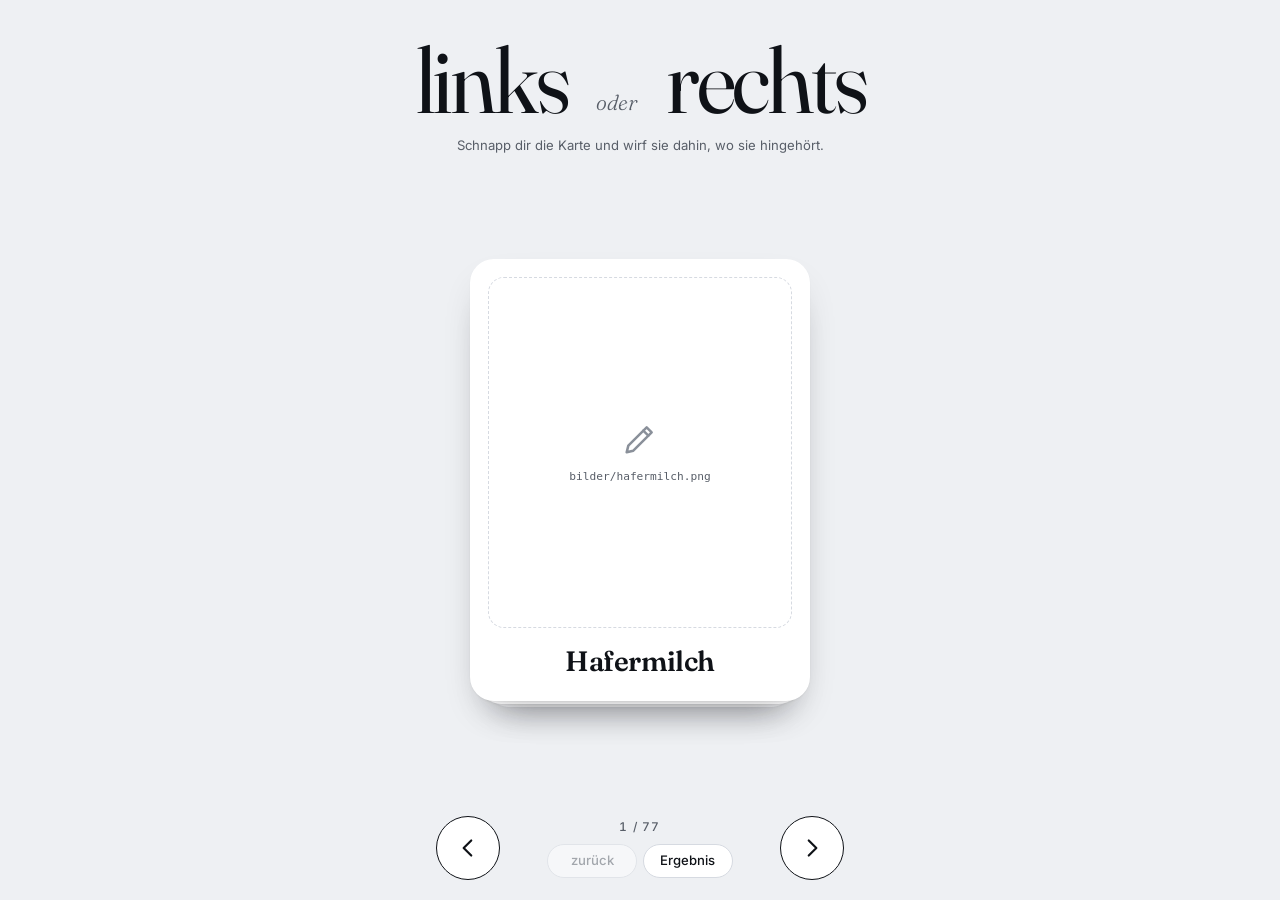
==== index.html @ 0dc48f6b "links oder rechts: Swipe-Seite mit ruhiger und knallbunter Version Co-Authored-By: Claude Opus 5.5 <" ====
<!doctype html>
<html lang="de">
<head>
  <meta charset="utf-8">
  <meta name="viewport" content="width=device-width, initial-scale=1, viewport-fit=cover">
  <title>links oder rechts</title>
  <meta name="description" content="Lastenrad? Schnitzel? Gartenzwerg? Wisch jedes Ding dahin, wo es hingehört: nach links oder nach rechts.">
  <meta property="og:title" content="links oder rechts">
  <meta property="og:description" content="Lastenrad? Schnitzel? Gartenzwerg? Wisch jedes Ding dahin, wo es hingehört: nach links oder nach rechts.">
  <meta name="theme-color" content="#eef0f3">
  <link rel="preconnect" href="https://fonts.googleapis.com">
  <link rel="preconnect" href="https://fonts.gstatic.com" crossorigin>
  <link href="https://fonts.googleapis.com/css2?family=Fraunces:ital,opsz,wght@0,9..144,300..900;1,9..144,300..600&family=Inter:wght@400;500;600&display=swap" rel="stylesheet">
  <link rel="stylesheet" href="style.css">
</head>
<body>
  <header class="kopf">
    <h1 class="titel" aria-label="links oder rechts">
      <span class="wort wort-links">links</span>
      <span class="oder">oder</span>
      <span class="wort wort-rechts">rechts</span>
    </h1>
    <p class="hinweis" id="hinweis" hidden>
      <span id="hinweis-text"></span>
      <button class="hinweis-knopf" id="vergleich-beenden" type="button">lieber nicht</button>
    </p>
  </header>

  <main class="buehne">
    <div class="stapel" id="stapel" aria-live="polite"></div>

    <section class="ergebnis" id="ergebnis-ansicht" hidden aria-labelledby="ergebnis-titel">
      <div class="ergebnis-inhalt">
        <p class="kicker" id="ergebnis-kicker">Dein Ergebnis</p>
        <h2 class="ergebnis-titel" id="ergebnis-titel">Alles eingeordnet.</h2>

        <div class="verteilung" aria-hidden="true">
          <div class="verteilung-balken">
            <span class="balken-links" id="balken-links"></span>
            <span class="balken-rechts" id="balken-rechts"></span>
          </div>
        </div>
        <div class="zahlen">
          <p class="zahl zahl-links"><strong id="anzahl-links">0</strong> links</p>
          <p class="zahl zahl-rechts"><strong id="anzahl-rechts">0</strong> rechts</p>
        </div>

        <section class="block vergleich" id="vergleich" hidden>
          <p class="kicker">Ihr zwei</p>
          <p class="vergleich-quote"><strong id="vergleich-prozent">0 %</strong> einig</p>
          <p class="block-text" id="vergleich-text"></p>
          <ul class="unterschiede" id="unterschiede"></ul>
        </section>

        <section class="block teilen" id="teilen">
          <p class="kicker">Weiterschicken</p>
          <h3 class="block-titel">Und wie ticken deine Leute?</h3>
          <p class="block-text">Schick den Link in den Gruppenchat. Wer draufklickt, wischt sich selbst durch und sieht am Ende, wo ihr euch einig seid. Und über welche Dinge ihr beim nächsten Abendessen reden müsst.</p>
          <div class="teilen-zeile">
            <button class="knopf-voll" id="teilen-knopf" type="button">Link rausschicken</button>
            <span class="teilen-status" id="teilen-status" aria-live="polite"></span>
          </div>
        </section>

        <div class="spalten">
          <div class="spalte spalte-links">
            <h3>links</h3>
            <ul id="liste-links"></ul>
          </div>
          <div class="spalte spalte-rechts">
            <h3>rechts</h3>
            <ul id="liste-rechts"></ul>
          </div>
        </div>

        <div class="ergebnis-knoepfe">
          <button class="knopf-rand" id="weiter" type="button">Weiterwischen</button>
          <button class="knopf-rand knopf-loeschen" id="loeschen" type="button">Alles auf Anfang</button>
        </div>
      </div>
    </section>
  </main>

  <footer class="steuerung">
    <button class="knopf knopf-links" id="knopf-links" type="button" aria-label="links einordnen">
      <svg viewBox="0 0 24 24" aria-hidden="true"><path d="M15 5l-7 7 7 7"/></svg>
    </button>
    <div class="mitte">
      <span class="fortschritt" id="fortschritt">0 / 0</span>
      <div class="mitte-knoepfe">
        <button class="knopf-klein" id="zurueck" type="button">zurück</button>
        <button class="knopf-klein" id="ergebnis" type="button">Ergebnis</button>
      </div>
    </div>
    <button class="knopf knopf-rechts" id="knopf-rechts" type="button" aria-label="rechts einordnen">
      <svg viewBox="0 0 24 24" aria-hidden="true"><path d="M9 5l7 7-7 7"/></svg>
    </button>
  </footer>

  <script src="texte.js"></script>
  <script src="dinge.js"></script>
  <script src="app.js"></script>
</body>
</html>
---- style.css ----
:root {
  --grund: #eef0f3;
  --flaeche: #ffffff;
  --tinte: #0f1217;
  --grau: #585e68;
  --linie: #d6dae1;
  --links: #c2352a;
  --rechts: #1c4a8e;

  --serif: "Fraunces", Georgia, serif;
  --sans: "Inter", system-ui, sans-serif;

  --karte-breite: min(340px, 78vw, calc((100dvh - 300px) * 0.74));

  /* -1 = ganz links, 0 = Mitte, 1 = ganz rechts (setzt app.js) */
  --p: 0;
  --pl: clamp(0, calc(var(--p) * -1), 1);
  --pr: clamp(0, var(--p), 1);
}

* { box-sizing: border-box; }

html, body {
  margin: 0;
  height: 100%;
  overflow: hidden;
}

body {
  background: var(--grund);
  color: var(--tinte);
  font-family: var(--sans);
  font-size: 16px;
  line-height: 1.5;
  -webkit-font-smoothing: antialiased;
  display: grid;
  grid-template-rows: auto 1fr auto;
  height: 100dvh;
  -webkit-tap-highlight-color: transparent;
}

button { font: inherit; color: inherit; }

/* ---------- Kopf ---------- */

.kopf {
  padding: clamp(1rem, 4vh, 2.4rem) 16px 0;
  text-align: center;
  user-select: none;
}

.titel {
  display: flex;
  align-items: baseline;
  justify-content: center;
  gap: clamp(0.7rem, 3vw, 1.8rem);
  margin: 0;
  font-family: var(--serif);
  font-optical-sizing: auto;
}

.wort {
  font-size: clamp(2.7rem, 10.5vw, 5.8rem);
  line-height: 0.95;
  letter-spacing: -0.035em;
  transition: font-weight 0.18s, color 0.18s, opacity 0.18s;
}

.wort-links {
  font-weight: calc(380 + 520 * var(--pl));
  color: color-mix(in srgb, var(--links) calc(var(--pl) * 100%), var(--tinte));
  opacity: calc(1 - 0.7 * var(--pr));
}

.wort-rechts {
  font-weight: calc(380 + 520 * var(--pr));
  color: color-mix(in srgb, var(--rechts) calc(var(--pr) * 100%), var(--tinte));
  opacity: calc(1 - 0.7 * var(--pl));
}

.oder {
  font-size: clamp(1rem, 2.6vw, 1.35rem);
  font-style: italic;
  font-weight: 300;
  color: var(--grau);
  transform: translateY(-0.15em);
}

.wort.puls { animation: puls 0.45s ease-out; }
@keyframes puls {
  30% { transform: scale(1.07); }
}

.hinweis {
  margin: 12px auto 0;
  font-size: 0.82rem;
  color: var(--grau);
  text-wrap: balance;
}

.hinweis[hidden],
.hinweis-knopf[hidden] { display: none; }

.hinweis-knopf {
  background: none;
  border: none;
  padding: 2px 4px;
  color: var(--tinte);
  font-weight: 500;
  text-decoration: underline;
  text-underline-offset: 3px;
  cursor: pointer;
}

/* ---------- Bühne & Kartenstapel ---------- */

.buehne {
  display: grid;
  place-items: center;
  min-height: 0;
  position: relative;
}

.stapel {
  position: relative;
  width: var(--karte-breite);
  aspect-ratio: 1 / 1.3;
}

.stapel[hidden] { display: none; }

.karte {
  --a: 0;
  position: absolute;
  inset: 0;
  background: var(--flaeche);
  border-radius: 24px;
  box-shadow:
    0 1px 2px rgba(15, 18, 23, 0.06),
    0 18px 40px -18px rgba(15, 18, 23, 0.3),
    0 0 0 calc(3px * clamp(0, calc(var(--a) * -1), 1)) var(--links),
    0 0 0 calc(3px * clamp(0, var(--a), 1)) var(--rechts);
  display: flex;
  flex-direction: column;
  padding: 18px 18px 24px;
  user-select: none;
  touch-action: none;
  transition: transform 0.35s cubic-bezier(0.2, 0.8, 0.2, 1), opacity 0.3s;
  will-change: transform;
}

.karte[data-tiefe="0"] { cursor: grab; }
.karte[data-tiefe="1"] { transform: translateY(14px) scale(0.95); }
.karte[data-tiefe="2"] { transform: translateY(28px) scale(0.9); opacity: 0.6; }
.karte[data-tiefe="1"],
.karte[data-tiefe="2"] { pointer-events: none; }
.karte.neu { opacity: 0; }

.karte.zieht {
  transition: none;
  cursor: grabbing;
}

.karte.fliegt {
  transition: transform 0.45s cubic-bezier(0.3, 0.6, 0.4, 1), opacity 0.45s;
  opacity: 0;
  pointer-events: none;
}

.bild {
  flex: 1;
  min-height: 0;
  display: grid;
  place-items: center;
}

.bild img {
  max-width: 100%;
  max-height: 100%;
  object-fit: contain;
  pointer-events: none;
  -webkit-user-drag: none;
}

.platzhalter {
  width: 100%;
  height: 100%;
  border: 1.5px dashed var(--linie);
  border-radius: 16px;
  display: grid;
  place-items: center;
  align-content: center;
  gap: 10px;
  color: var(--grau);
  text-align: center;
  padding: 12px;
}

.platzhalter svg {
  width: 40px;
  height: 40px;
  stroke: #8a909a;
  fill: none;
  stroke-width: 1.5;
  stroke-linecap: round;
  stroke-linejoin: round;
}

.platzhalter code {
  font-size: 0.7rem;
  word-break: break-all;
}

.name {
  font-family: var(--serif);
  font-optical-sizing: auto;
  font-weight: 600;
  font-size: clamp(1.35rem, 5.2vw, 1.75rem);
  line-height: 1.12;
  letter-spacing: -0.015em;
  text-align: center;
  margin: 18px 4px 0;
  text-wrap: balance;
}

/* Stempel, der beim Ziehen erscheint */
.stempel {
  position: absolute;
  top: 28px;
  padding: 2px 12px 5px;
  border: 3px solid currentColor;
  border-radius: 10px;
  background: rgba(255, 255, 255, 0.9);
  font-family: var(--serif);
  font-weight: 800;
  font-size: 1.6rem;
  letter-spacing: 0.06em;
  text-transform: uppercase;
  pointer-events: none;
}

.stempel-links {
  right: 22px;
  color: var(--links);
  transform: rotate(12deg);
  opacity: clamp(0, calc(var(--a) * -1.6), 1);
}

.stempel-rechts {
  left: 22px;
  color: var(--rechts);
  transform: rotate(-12deg);
  opacity: clamp(0, calc(var(--a) * 1.6), 1);
}

/* ---------- Steuerung ---------- */

.steuerung {
  display: grid;
  grid-template-columns: 64px 1fr 64px;
  align-items: center;
  width: min(440px, 100%);
  margin: 0 auto;
  padding: 12px 16px max(20px, env(safe-area-inset-bottom));
}

.knopf {
  width: 64px;
  height: 64px;
  border-radius: 50%;
  border: 1.5px solid var(--tinte);
  background: var(--flaeche);
  display: grid;
  place-items: center;
  cursor: pointer;
  transition: background 0.15s, color 0.15s, border-color 0.15s, opacity 0.15s;
}

.knopf svg {
  width: 26px;
  height: 26px;
  fill: none;
  stroke: currentColor;
  stroke-width: 2;
  stroke-linecap: round;
  stroke-linejoin: round;
}

.knopf-links:hover:not(:disabled) { background: var(--links); border-color: var(--links); color: #fff; }
.knopf-rechts:hover:not(:disabled) { background: var(--rechts); border-color: var(--rechts); color: #fff; }
.knopf:disabled { opacity: 0.3; cursor: default; }

.mitte {
  display: flex;
  flex-direction: column;
  align-items: center;
  gap: 8px;
}

.fortschritt {
  font-size: 0.75rem;
  font-weight: 500;
  letter-spacing: 0.1em;
  font-variant-numeric: tabular-nums;
  color: var(--grau);
}

.mitte-knoepfe {
  display: flex;
  gap: 6px;
}

.knopf-klein {
  min-width: 5.6rem;
  padding: 6px 12px;
  border-radius: 999px;
  border: 1px solid var(--linie);
  background: var(--flaeche);
  font-size: 0.82rem;
  font-weight: 500;
  cursor: pointer;
  transition: border-color 0.15s, background 0.15s, color 0.15s;
}

.knopf-klein:hover:not(:disabled) { border-color: var(--tinte); }
.knopf-klein[aria-pressed="true"] { background: var(--tinte); border-color: var(--tinte); color: #fff; }
.knopf-klein:disabled { color: var(--grau); opacity: 0.5; cursor: default; }

:is(.knopf, .knopf-klein, .knopf-rand, .knopf-voll, .hinweis-knopf):focus-visible {
  outline: 2px solid var(--tinte);
  outline-offset: 3px;
}

/* ---------- Ergebnis ---------- */

.ergebnis {
  position: absolute;
  inset: 0;
  overflow-y: auto;
  padding: 24px 16px 32px;
  -webkit-mask-image: linear-gradient(to bottom, transparent 0, #000 22px, #000 calc(100% - 22px), transparent 100%);
  mask-image: linear-gradient(to bottom, transparent 0, #000 22px, #000 calc(100% - 22px), transparent 100%);
}

.ergebnis[hidden] { display: none; }

.ergebnis-inhalt {
  width: min(560px, 100%);
  margin: 0 auto;
  display: flex;
  flex-direction: column;
  gap: 20px;
}

.kicker {
  margin: 0;
  font-size: 0.72rem;
  font-weight: 600;
  letter-spacing: 0.14em;
  text-transform: uppercase;
  color: var(--grau);
}

.ergebnis-titel {
  margin: -12px 0 0;
  font-family: var(--serif);
  font-optical-sizing: auto;
  font-weight: 600;
  font-size: clamp(1.7rem, 6vw, 2.3rem);
  line-height: 1.1;
  letter-spacing: -0.02em;
}

.verteilung-balken {
  display: flex;
  height: 12px;
  border-radius: 999px;
  overflow: hidden;
  background: var(--linie);
  gap: 3px;
}

.balken-links { background: var(--links); transition: flex-grow 0.6s ease; }
.balken-rechts { background: var(--rechts); transition: flex-grow 0.6s ease; }

.zahlen {
  display: flex;
  justify-content: space-between;
  margin-top: -10px;
}

.zahl {
  margin: 0;
  font-size: 0.9rem;
  color: var(--grau);
}

.zahl strong {
  font-family: var(--serif);
  font-size: 1.9rem;
  font-weight: 700;
  letter-spacing: -0.02em;
  margin-right: 4px;
}

.zahl-links strong { color: var(--links); }
.zahl-rechts strong { color: var(--rechts); }

.block {
  background: var(--flaeche);
  border-radius: 20px;
  padding: 20px 22px 22px;
  box-shadow: 0 1px 2px rgba(15, 18, 23, 0.05);
  display: flex;
  flex-direction: column;
  gap: 8px;
}

.block[hidden] { display: none; }

.block-titel {
  margin: 0;
  font-family: var(--serif);
  font-optical-sizing: auto;
  font-weight: 600;
  font-size: 1.4rem;
  line-height: 1.2;
  letter-spacing: -0.015em;
}

.block-text {
  margin: 0;
  font-size: 0.95rem;
  color: var(--grau);
  text-wrap: pretty;
}

.vergleich-quote {
  margin: 0;
  font-family: var(--serif);
  font-size: 1.3rem;
}

.vergleich-quote strong {
  font-size: 2.6rem;
  font-weight: 700;
  letter-spacing: -0.03em;
  margin-right: 6px;
}

.unterschiede {
  list-style: none;
  margin: 8px 0 0;
  padding: 0;
  border-top: 1px solid var(--linie);
}

.unterschiede li {
  display: flex;
  justify-content: space-between;
  align-items: baseline;
  gap: 12px;
  padding: 10px 0;
  border-bottom: 1px solid var(--linie);
  font-size: 0.95rem;
}

.unterschiede .wer {
  flex-shrink: 0;
  font-size: 0.8rem;
  color: var(--grau);
}

.unterschiede .wer b { font-weight: 600; }
.unterschiede .wer .l { color: var(--links); }
.unterschiede .wer .r { color: var(--rechts); }

.teilen-zeile {
  display: flex;
  align-items: center;
  gap: 14px;
  margin-top: 8px;
  flex-wrap: wrap;
}

.knopf-voll {
  padding: 12px 22px;
  border-radius: 999px;
  border: none;
  background: var(--tinte);
  color: #fff;
  font-weight: 600;
  font-size: 0.95rem;
  cursor: pointer;
  transition: opacity 0.15s;
}

.knopf-voll:hover { opacity: 0.85; }

.teilen-status {
  font-size: 0.85rem;
  color: var(--grau);
}

.spalten {
  display: grid;
  grid-template-columns: 1fr 1fr;
  gap: 24px;
  margin-top: 4px;
}

.spalte h3 {
  margin: 0 0 6px;
  padding-bottom: 6px;
  border-bottom: 2px solid currentColor;
  font-family: var(--serif);
  font-weight: 700;
  font-size: 1.2rem;
  letter-spacing: -0.01em;
}

.spalte-links h3 { color: var(--links); }
.spalte-rechts h3 { color: var(--rechts); text-align: right; }

.spalte ul {
  list-style: none;
  margin: 0;
  padding: 0;
  font-size: 0.92rem;
  line-height: 1.3;
}

.spalte li { padding: 5px 0; }

.spalte-rechts ul { text-align: right; }

.leer {
  color: var(--grau);
  font-style: italic;
}

.ergebnis-knoepfe {
  display: flex;
  justify-content: center;
  gap: 10px;
  flex-wrap: wrap;
  padding-top: 4px;
}

.knopf-rand {
  min-width: 13.5rem;
  padding: 10px 18px;
  border-radius: 999px;
  border: 1.5px solid var(--tinte);
  background: transparent;
  font-weight: 500;
  font-size: 0.92rem;
  cursor: pointer;
  transition: background 0.15s, color 0.15s, border-color 0.15s;
}

.knopf-rand:hover { background: var(--tinte); color: #fff; }
.knopf-rand[hidden] { display: none; }

.knopf-loeschen { border-color: var(--links); color: var(--links); }
.knopf-loeschen:hover,
.knopf-loeschen.bestaetigen { background: var(--links); border-color: var(--links); color: #fff; }

@media (prefers-reduced-motion: reduce) {
  .karte, .karte.fliegt, .wort, .balken-links, .balken-rechts { transition-duration: 0.01s; }
  .wort.puls { animation: none; }
}
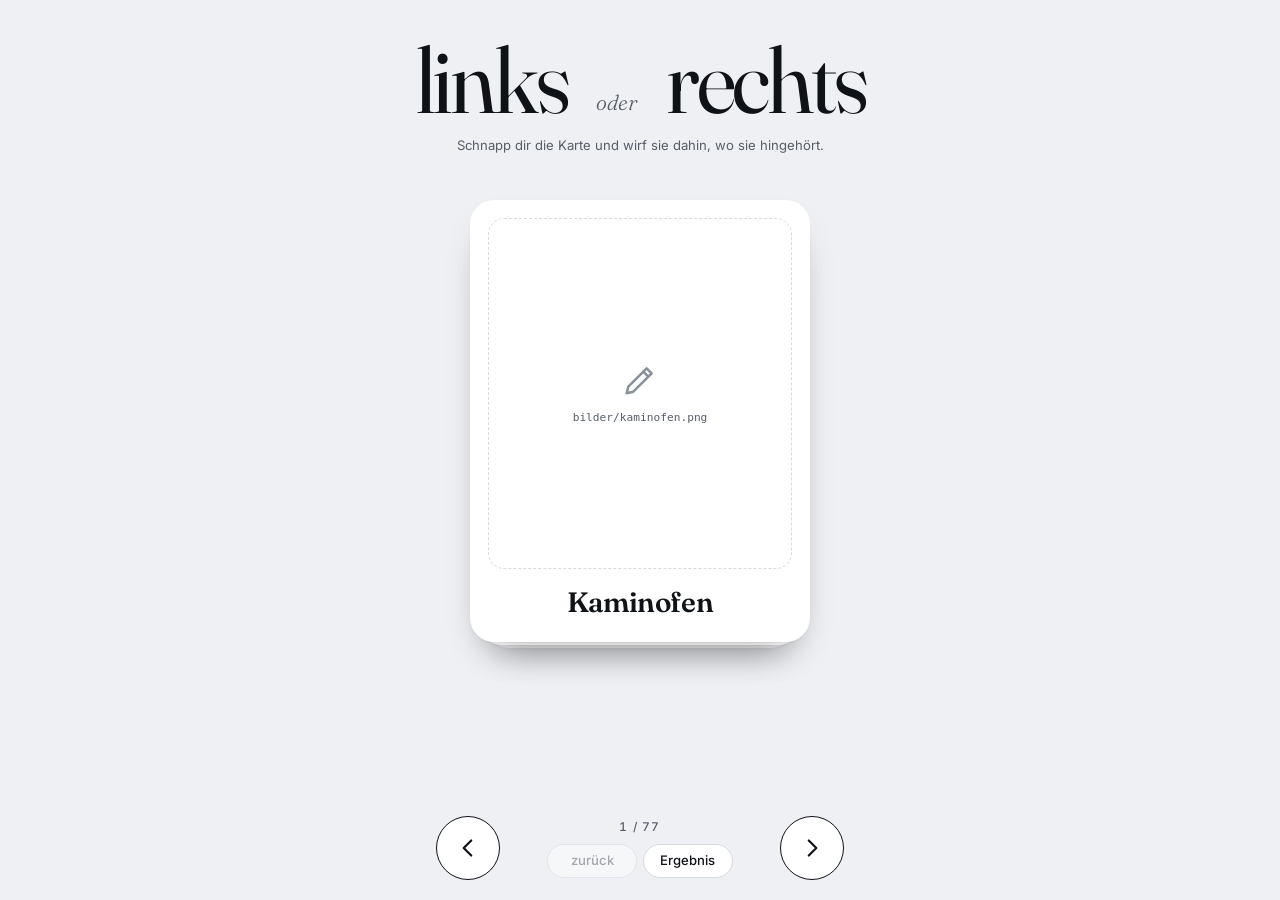
==== commit 1855e13d: "Immer recht: Urteil mit Begründung nach jedem Wischen, 100-%-Abschluss Co-Authored-By: Claude Opus 5" ====
--- a/index.html
+++ b/index.html
@@ -29,10 +29,17 @@
   <main class="buehne">
     <div class="stapel" id="stapel" aria-live="polite"></div>
 
+    <div class="urteil" id="urteil" aria-live="polite">
+      <p class="urteil-was" id="urteil-was"></p>
+      <p class="urteil-richtig" id="urteil-richtig"></p>
+      <p class="urteil-grund" id="urteil-grund"></p>
+    </div>
+
     <section class="ergebnis" id="ergebnis-ansicht" hidden aria-labelledby="ergebnis-titel">
       <div class="ergebnis-inhalt">
         <p class="kicker" id="ergebnis-kicker">Dein Ergebnis</p>
         <h2 class="ergebnis-titel" id="ergebnis-titel">Alles eingeordnet.</h2>
+        <p class="ergebnis-unterzeile" id="ergebnis-unterzeile"></p>
 
         <div class="verteilung" aria-hidden="true">
           <div class="verteilung-balken">
@@ -54,8 +61,8 @@
 
         <section class="block teilen" id="teilen">
           <p class="kicker">Weiterschicken</p>
-          <h3 class="block-titel">Und wie ticken deine Leute?</h3>
-          <p class="block-text">Schick den Link in den Gruppenchat. Wer draufklickt, wischt sich selbst durch und sieht am Ende, wo ihr euch einig seid. Und über welche Dinge ihr beim nächsten Abendessen reden müsst.</p>
+          <h3 class="block-titel">Haben deine Freunde auch immer recht?</h3>
+          <p class="block-text">Schick ihnen den Link. Sie wischen sich durch, und am Ende seht ihr, wo ihr euch einig seid. Recht habt ihr natürlich beide. Immer.</p>
           <div class="teilen-zeile">
             <button class="knopf-voll" id="teilen-knopf" type="button">Link rausschicken</button>
             <span class="teilen-status" id="teilen-status" aria-live="polite"></span>
--- a/style.css
+++ b/style.css
@@ -10,7 +10,7 @@
   --serif: "Fraunces", Georgia, serif;
   --sans: "Inter", system-ui, sans-serif;
 
-  --karte-breite: min(340px, 78vw, calc((100dvh - 300px) * 0.74));
+  --karte-breite: min(340px, 78vw, calc((100dvh - 420px) * 0.74));
 
   /* -1 = ganz links, 0 = Mitte, 1 = ganz rechts (setzt app.js) */
   --p: 0;
@@ -98,7 +98,12 @@
   text-wrap: balance;
 }
 
-.hinweis[hidden],
+.hinweis {
+  min-height: 2.6em;
+}
+
+/* Platz bleibt reserviert, damit die Karte nicht springt */
+.hinweis[hidden] { display: block; visibility: hidden; }
 .hinweis-knopf[hidden] { display: none; }
 
 .hinweis-knopf {
@@ -115,8 +120,11 @@
 /* ---------- Bühne & Kartenstapel ---------- */
 
 .buehne {
-  display: grid;
-  place-items: center;
+  display: flex;
+  flex-direction: column;
+  align-items: center;
+  justify-content: center;
+  gap: 26px;
   min-height: 0;
   position: relative;
 }
@@ -253,6 +261,50 @@
   opacity: clamp(0, calc(var(--a) * 1.6), 1);
 }
 
+/* ---------- Urteil nach dem Wischen ---------- */
+
+.urteil {
+  --seite: var(--tinte);
+  width: min(420px, calc(100vw - 32px));
+  height: 6.6rem;
+  text-align: center;
+}
+
+.urteil[hidden] { display: none; }
+.urteil[data-seite="links"] { --seite: var(--links); }
+.urteil[data-seite="rechts"] { --seite: var(--rechts); }
+
+.urteil p { margin: 0; }
+
+.urteil-was {
+  font-size: 0.72rem;
+  font-weight: 600;
+  letter-spacing: 0.12em;
+  text-transform: uppercase;
+  color: var(--grau);
+}
+
+.urteil-richtig {
+  font-family: var(--serif);
+  font-optical-sizing: auto;
+  font-weight: 800;
+  font-size: 1.7rem;
+  line-height: 1.15;
+  letter-spacing: -0.02em;
+  color: var(--seite);
+}
+
+.urteil-grund {
+  font-size: 0.95rem;
+  line-height: 1.35;
+  text-wrap: balance;
+}
+
+.urteil.neu { animation: urteil-rein 0.5s cubic-bezier(0.2, 1.4, 0.4, 1); }
+@keyframes urteil-rein {
+  from { opacity: 0; transform: translateY(10px) scale(0.92); }
+}
+
 /* ---------- Steuerung ---------- */
 
 .steuerung {
@@ -361,6 +413,15 @@
   color: var(--grau);
 }
 
+.ergebnis-unterzeile {
+  margin: -10px 0 0;
+  font-size: 1rem;
+  color: var(--grau);
+  text-wrap: pretty;
+}
+
+.ergebnis-unterzeile:empty { display: none; }
+
 .ergebnis-titel {
   margin: -12px 0 0;
   font-family: var(--serif);
@@ -568,5 +629,6 @@
 
 @media (prefers-reduced-motion: reduce) {
   .karte, .karte.fliegt, .wort, .balken-links, .balken-rechts { transition-duration: 0.01s; }
+  .urteil.neu { animation: none; }
   .wort.puls { animation: none; }
 }
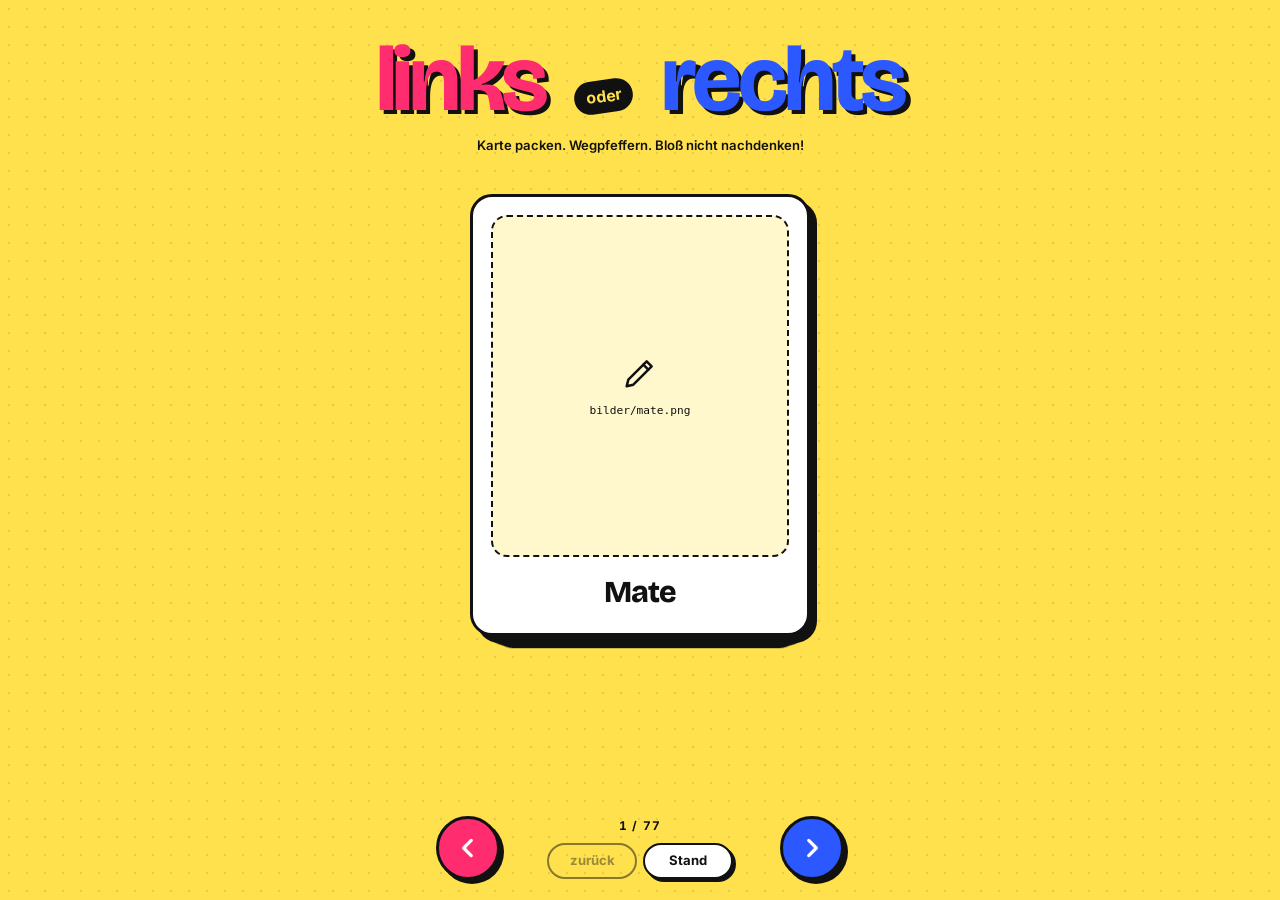
==== commit 352c113a: "Nur noch die Pop-Version: index.html ist Pop, pop.html leitet weiter Co-Authored-By: Claude Opus 5.5" ====
--- a/index.html
+++ b/index.html
@@ -4,13 +4,13 @@
   <meta charset="utf-8">
   <meta name="viewport" content="width=device-width, initial-scale=1, viewport-fit=cover">
   <title>links oder rechts</title>
-  <meta name="description" content="Lastenrad? Schnitzel? Gartenzwerg? Wisch jedes Ding dahin, wo es hingehört: nach links oder nach rechts.">
+  <meta name="description" content="Lastenrad? Schnitzel? Gartenzwerg? Ab nach links oder rechts damit. Schnell, frech, ohne Nachdenken.">
   <meta property="og:title" content="links oder rechts">
-  <meta property="og:description" content="Lastenrad? Schnitzel? Gartenzwerg? Wisch jedes Ding dahin, wo es hingehört: nach links oder nach rechts.">
-  <meta name="theme-color" content="#eef0f3">
+  <meta property="og:description" content="Lastenrad? Schnitzel? Gartenzwerg? Ab nach links oder rechts damit. Schnell, frech, ohne Nachdenken.">
+  <meta name="theme-color" content="#ffe14d">
   <link rel="preconnect" href="https://fonts.googleapis.com">
   <link rel="preconnect" href="https://fonts.gstatic.com" crossorigin>
-  <link href="https://fonts.googleapis.com/css2?family=Fraunces:ital,opsz,wght@0,9..144,300..900;1,9..144,300..600&family=Inter:wght@400;500;600&display=swap" rel="stylesheet">
+  <link href="https://fonts.googleapis.com/css2?family=Bricolage+Grotesque:opsz,wght@12..96,300..800&family=Inter:wght@400;500;600;700&display=swap" rel="stylesheet">
   <link rel="stylesheet" href="style.css">
 </head>
 <body>
@@ -22,7 +22,7 @@
     </h1>
     <p class="hinweis" id="hinweis" hidden>
       <span id="hinweis-text"></span>
-      <button class="hinweis-knopf" id="vergleich-beenden" type="button">lieber nicht</button>
+      <button class="hinweis-knopf" id="vergleich-beenden" type="button">nö, danke</button>
     </p>
   </header>
 
@@ -53,18 +53,18 @@
         </div>
 
         <section class="block vergleich" id="vergleich" hidden>
-          <p class="kicker">Ihr zwei</p>
-          <p class="vergleich-quote"><strong id="vergleich-prozent">0 %</strong> einig</p>
+          <p class="kicker">Match-Check</p>
+          <p class="vergleich-quote"><strong id="vergleich-prozent">0 %</strong> Match</p>
           <p class="block-text" id="vergleich-text"></p>
           <ul class="unterschiede" id="unterschiede"></ul>
         </section>
 
         <section class="block teilen" id="teilen">
-          <p class="kicker">Weiterschicken</p>
-          <h3 class="block-titel">Haben deine Freunde auch immer recht?</h3>
-          <p class="block-text">Schick ihnen den Link. Sie wischen sich durch, und am Ende seht ihr, wo ihr euch einig seid. Recht habt ihr natürlich beide. Immer.</p>
+          <p class="kicker">Ab in den Chat</p>
+          <h3 class="block-titel">Sind deine Leute auch so unfehlbar?</h3>
+          <p class="block-text">Link rumschicken, Popcorn holen. Mal sehen, ob deine Freunde auch immer recht haben. Spoiler: Ja. Trotzdem gibt's am Ende das große Match, und es wird knallen.</p>
           <div class="teilen-zeile">
-            <button class="knopf-voll" id="teilen-knopf" type="button">Link rausschicken</button>
+            <button class="knopf-voll" id="teilen-knopf" type="button">Raus damit!</button>
             <span class="teilen-status" id="teilen-status" aria-live="polite"></span>
           </div>
         </section>
@@ -81,8 +81,8 @@
         </div>
 
         <div class="ergebnis-knoepfe">
-          <button class="knopf-rand" id="weiter" type="button">Weiterwischen</button>
-          <button class="knopf-rand knopf-loeschen" id="loeschen" type="button">Alles auf Anfang</button>
+          <button class="knopf-rand" id="weiter" type="button">Weiter geht's!</button>
+          <button class="knopf-rand knopf-loeschen" id="loeschen" type="button">Alles in die Tonne</button>
         </div>
       </div>
     </section>
@@ -96,7 +96,7 @@
       <span class="fortschritt" id="fortschritt">0 / 0</span>
       <div class="mitte-knoepfe">
         <button class="knopf-klein" id="zurueck" type="button">zurück</button>
-        <button class="knopf-klein" id="ergebnis" type="button">Ergebnis</button>
+        <button class="knopf-klein" id="ergebnis" type="button">Stand</button>
       </div>
     </div>
     <button class="knopf knopf-rechts" id="knopf-rechts" type="button" aria-label="rechts einordnen">
--- a/style.css
+++ b/style.css
@@ -632,3 +632,305 @@
   .urteil.neu { animation: none; }
   .wort.puls { animation: none; }
 }
+
+
+/* ==========================================================
+   Pop-Gestaltung: liegt über der Grundgestaltung oben
+   ========================================================== */
+
+/* Pop-Gestaltung
+   überschreibt die Grundgestaltung. */
+
+:root {
+  --grund: #ffe14d;
+  --flaeche: #ffffff;
+  --tinte: #111111;
+  --grau: #3b3526;
+  --linie: #111111;
+  --links: #ff2d6f;
+  --rechts: #2b59ff;
+  --minze: #3df5b0;
+  --flieder: #c7b2ff;
+
+  --serif: "Bricolage Grotesque", system-ui, sans-serif;
+  --sans: "Inter", system-ui, sans-serif;
+
+  --kante: 3px solid var(--tinte);
+  --schatten: 7px 7px 0 var(--tinte);
+}
+
+body {
+  background-color: var(--grund);
+  background-image: radial-gradient(rgba(17, 17, 17, 0.1) 1.3px, transparent 1.6px);
+  background-size: 18px 18px;
+}
+
+/* ---------- Titel ---------- */
+
+.wort {
+  letter-spacing: -0.045em;
+  text-shadow: 0.045em 0.045em 0 var(--tinte);
+}
+
+.wort.puls { animation-name: puls-pop; }
+@keyframes puls-pop {
+  30% { transform: scale(1.14) rotate(-3deg); }
+}
+
+.wort-links {
+  font-weight: calc(700 + 100 * var(--pl));
+  color: var(--links);
+  opacity: calc(1 - 0.4 * var(--pr));
+}
+
+.wort-rechts {
+  font-weight: calc(700 + 100 * var(--pr));
+  color: var(--rechts);
+  opacity: calc(1 - 0.4 * var(--pl));
+}
+
+.oder {
+  font-family: var(--sans);
+  font-style: normal;
+  font-weight: 700;
+  font-size: clamp(0.8rem, 2vw, 1rem);
+  color: var(--grund);
+  background: var(--tinte);
+  padding: 4px 12px 5px;
+  border-radius: 999px;
+  transform: translateY(-0.5em) rotate(-8deg);
+}
+
+.hinweis {
+  font-weight: 600;
+  color: var(--tinte);
+}
+
+.hinweis-knopf {
+  margin-left: 4px;
+  padding: 3px 10px;
+  border-radius: 999px;
+  background: var(--tinte);
+  color: #fff;
+  text-decoration: none;
+  font-weight: 700;
+}
+
+/* ---------- Karten ---------- */
+
+.karte {
+  border: var(--kante);
+  border-radius: 22px;
+  box-shadow:
+    0 0 0 calc(6px * clamp(0, calc(var(--a) * -1), 1)) var(--links),
+    0 0 0 calc(6px * clamp(0, var(--a), 1)) var(--rechts),
+    var(--schatten);
+}
+
+.karte[data-tiefe="2"] { opacity: 1; }
+
+.platzhalter {
+  border: 2px dashed var(--tinte);
+  color: var(--tinte);
+  background: #fff8cc;
+}
+
+.platzhalter svg { stroke: var(--tinte); }
+
+.name {
+  font-weight: 800;
+  letter-spacing: -0.03em;
+  font-size: clamp(1.4rem, 5.6vw, 1.9rem);
+}
+
+.stempel {
+  font-family: var(--serif);
+  font-weight: 800;
+  color: #fff;
+  border: var(--kante);
+  box-shadow: 3px 3px 0 var(--tinte);
+  letter-spacing: 0.02em;
+}
+
+.stempel-links { background: var(--links); color: #fff; transform: rotate(14deg); }
+.stempel-rechts { background: var(--rechts); color: #fff; transform: rotate(-14deg); }
+
+/* ---------- Steuerung ---------- */
+
+.knopf {
+  border: var(--kante);
+  box-shadow: 4px 4px 0 var(--tinte);
+  color: #fff;
+}
+
+.knopf svg { stroke-width: 3; }
+.knopf-links { background: var(--links); }
+.knopf-rechts { background: var(--rechts); }
+.knopf-links:hover:not(:disabled),
+.knopf-rechts:hover:not(:disabled) { background: var(--tinte); border-color: var(--tinte); color: var(--grund); }
+.knopf:disabled {
+  opacity: 0.45;
+  background: transparent;
+  color: var(--tinte);
+  border-style: dashed;
+  box-shadow: none;
+}
+
+.fortschritt {
+  color: var(--tinte);
+  font-weight: 700;
+}
+
+.knopf-klein {
+  border: 2px solid var(--tinte);
+  box-shadow: 3px 3px 0 var(--tinte);
+  font-weight: 700;
+}
+
+.knopf-klein[aria-pressed="true"] { background: var(--tinte); color: var(--grund); }
+.knopf-klein:disabled,
+.knopf-klein[aria-pressed="true"]:disabled { background: transparent; color: var(--grau); box-shadow: none; }
+
+/* ---------- Ergebnis ---------- */
+
+.kicker {
+  align-self: flex-start;
+  background: var(--tinte);
+  color: var(--grund);
+  padding: 4px 10px;
+  border-radius: 6px;
+  transform: rotate(-2deg);
+  letter-spacing: 0.1em;
+}
+
+.ergebnis-titel {
+  font-weight: 800;
+  letter-spacing: -0.04em;
+  font-size: clamp(2rem, 7.5vw, 2.8rem);
+  margin-top: -8px;
+}
+
+.verteilung-balken {
+  height: 24px;
+  border: var(--kante);
+  box-shadow: 4px 4px 0 var(--tinte);
+  gap: 0;
+  background: #fff;
+}
+
+.balken-rechts { border-left: var(--kante); }
+
+.zahl { color: var(--tinte); font-weight: 600; }
+
+.zahl strong {
+  font-weight: 800;
+  font-size: 2.4rem;
+  text-shadow: 3px 3px 0 var(--tinte);
+}
+
+.block {
+  border: var(--kante);
+  border-radius: 22px;
+  box-shadow: var(--schatten);
+}
+
+.block .kicker { background: var(--tinte); color: #fff; }
+.vergleich { background: var(--flieder); }
+.teilen { background: var(--minze); }
+
+.block-titel {
+  font-weight: 800;
+  font-size: 1.6rem;
+  letter-spacing: -0.03em;
+}
+
+.block-text { color: var(--tinte); }
+
+.vergleich-quote { font-family: var(--serif); font-weight: 700; }
+.vergleich-quote strong { font-weight: 800; font-size: 3rem; }
+
+.unterschiede { border-top: 2px solid var(--tinte); }
+.unterschiede li { border-bottom: 2px solid var(--tinte); font-weight: 600; }
+.unterschiede .wer { color: var(--tinte); }
+.unterschiede .wer .l,
+.unterschiede .wer .r {
+  color: #fff;
+  padding: 1px 7px 2px;
+  border-radius: 999px;
+}
+.unterschiede .wer .l { background: var(--links); }
+.unterschiede .wer .r { background: var(--rechts); }
+
+.knopf-voll {
+  background: var(--tinte);
+  color: var(--grund);
+  font-weight: 800;
+  font-size: 1.05rem;
+  padding: 13px 26px;
+  box-shadow: 4px 4px 0 var(--links);
+}
+
+.knopf-voll:hover { opacity: 1; background: var(--rechts); color: #fff; }
+
+.teilen-status { color: var(--tinte); font-weight: 700; }
+
+.spalte h3 {
+  font-weight: 800;
+  font-size: 1.5rem;
+  letter-spacing: -0.03em;
+  border-bottom: var(--kante);
+  text-shadow: 2px 2px 0 var(--tinte);
+}
+
+.spalte ul { font-weight: 500; }
+.leer { color: var(--grau); }
+
+.knopf-rand {
+  border: var(--kante);
+  background: #fff;
+  box-shadow: 4px 4px 0 var(--tinte);
+  font-weight: 700;
+}
+
+.knopf-rand:hover { background: var(--tinte); color: var(--grund); }
+
+.knopf-loeschen {
+  background: var(--links);
+  border-color: var(--tinte);
+  color: #fff;
+}
+
+.knopf-loeschen:hover,
+.knopf-loeschen.bestaetigen { background: var(--tinte); border-color: var(--tinte); color: #fff; }
+
+/* ---------- Urteil ---------- */
+
+.urteil { height: 7.4rem; }
+
+.urteil[data-seite] {
+  background: #fff;
+  border: var(--kante);
+  border-radius: 18px;
+  box-shadow: 5px 5px 0 var(--seite);
+  padding: 8px 14px 10px;
+}
+
+.urteil-was { color: var(--tinte); font-weight: 700; }
+
+.urteil-richtig {
+  display: inline-block;
+  font-size: 2rem;
+  letter-spacing: -0.03em;
+  text-shadow: 2px 2px 0 var(--tinte);
+  transform: rotate(-3deg);
+}
+
+.urteil-grund { font-weight: 600; }
+
+.urteil.neu { animation-name: urteil-pop; }
+@keyframes urteil-pop {
+  0% { opacity: 0; transform: scale(0.6) rotate(-6deg); }
+  60% { transform: scale(1.06) rotate(1deg); }
+}
+
+.ergebnis-unterzeile { color: var(--tinte); font-weight: 600; font-size: 1.05rem; }
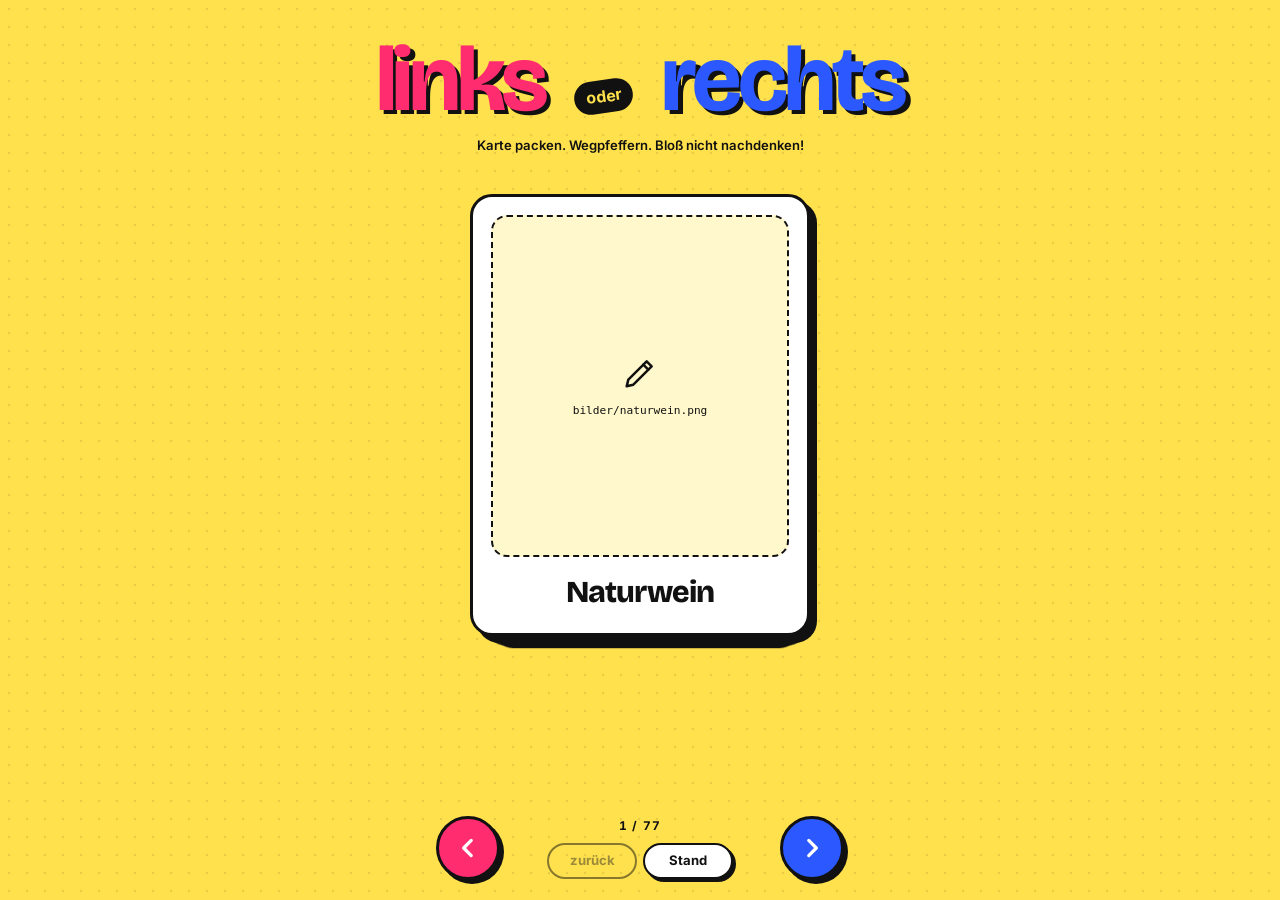
==== commit 585e5f48: "Versionsnummern an CSS/JS gegen veraltete Browser-Caches Co-Authored-By: Claude Opus 5.5 <noreply@an" ====
--- a/index.html
+++ b/index.html
@@ -11,7 +11,7 @@
   <link rel="preconnect" href="https://fonts.googleapis.com">
   <link rel="preconnect" href="https://fonts.gstatic.com" crossorigin>
   <link href="https://fonts.googleapis.com/css2?family=Bricolage+Grotesque:opsz,wght@12..96,300..800&family=Inter:wght@400;500;600;700&display=swap" rel="stylesheet">
-  <link rel="stylesheet" href="style.css">
+  <link rel="stylesheet" href="style.css?v=4">
 </head>
 <body>
   <header class="kopf">
@@ -104,8 +104,8 @@
     </button>
   </footer>
 
-  <script src="texte.js"></script>
-  <script src="dinge.js"></script>
-  <script src="app.js"></script>
+  <script src="texte.js?v=4"></script>
+  <script src="dinge.js?v=4"></script>
+  <script src="app.js?v=4"></script>
 </body>
 </html>
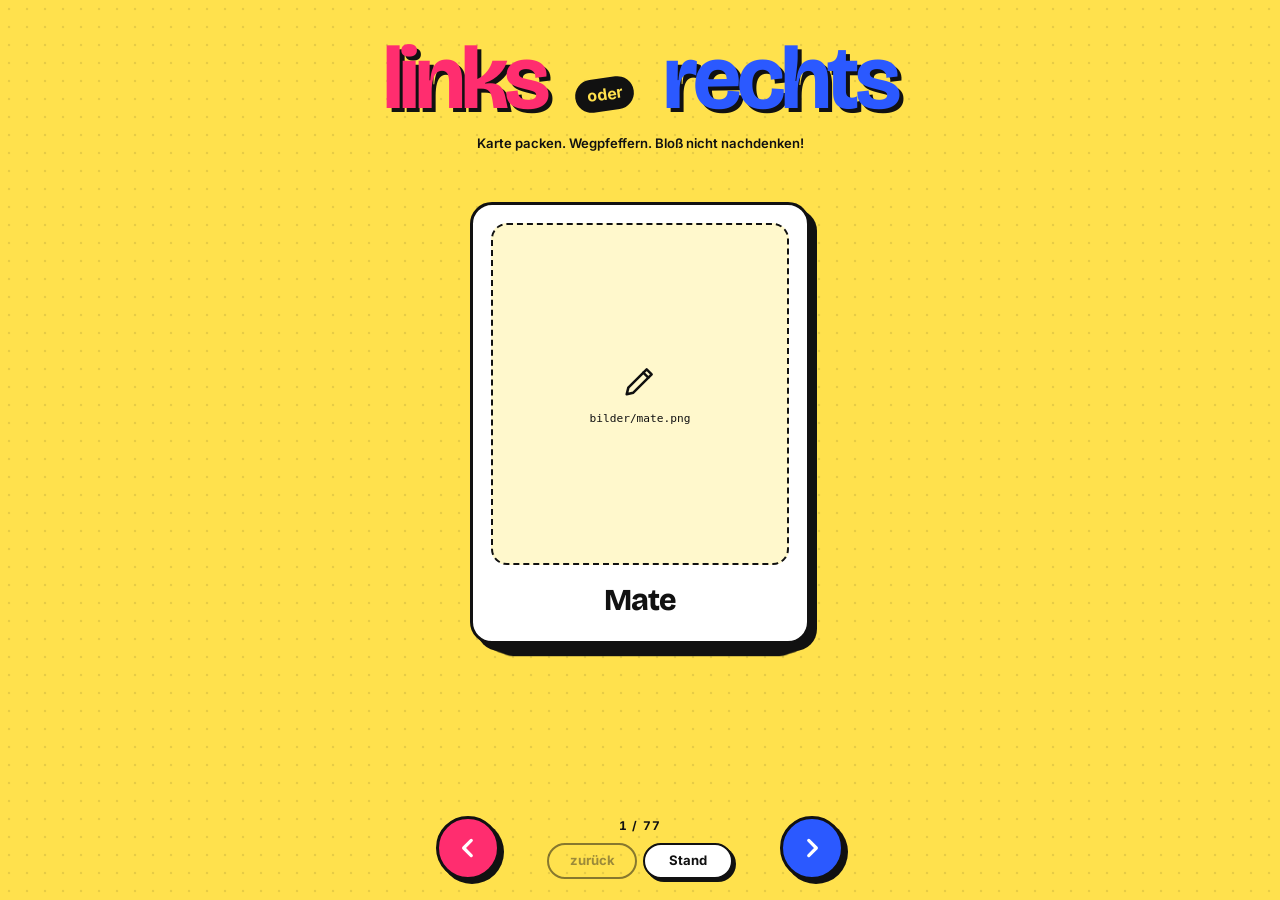
==== commit 07936c80: "Kartennamen passen immer: Schrift folgt Kartenbreite, Karte füllt freien Platz Co-Authored-By: Claud" ====
--- a/index.html
+++ b/index.html
@@ -11,7 +11,7 @@
   <link rel="preconnect" href="https://fonts.googleapis.com">
   <link rel="preconnect" href="https://fonts.gstatic.com" crossorigin>
   <link href="https://fonts.googleapis.com/css2?family=Bricolage+Grotesque:opsz,wght@12..96,300..800&family=Inter:wght@400;500;600;700&display=swap" rel="stylesheet">
-  <link rel="stylesheet" href="style.css?v=4">
+  <link rel="stylesheet" href="style.css?v=5">
 </head>
 <body>
   <header class="kopf">
@@ -104,8 +104,8 @@
     </button>
   </footer>
 
-  <script src="texte.js?v=4"></script>
-  <script src="dinge.js?v=4"></script>
-  <script src="app.js?v=4"></script>
+  <script src="texte.js?v=5"></script>
+  <script src="dinge.js?v=5"></script>
+  <script src="app.js?v=5"></script>
 </body>
 </html>
--- a/style.css
+++ b/style.css
@@ -10,7 +10,6 @@
   --serif: "Fraunces", Georgia, serif;
   --sans: "Inter", system-ui, sans-serif;
 
-  --karte-breite: min(340px, 78vw, calc((100dvh - 420px) * 0.74));
 
   /* -1 = ganz links, 0 = Mitte, 1 = ganz rechts (setzt app.js) */
   --p: 0;
@@ -60,7 +59,7 @@
 }
 
 .wort {
-  font-size: clamp(2.7rem, 10.5vw, 5.8rem);
+  font-size: clamp(2.4rem, min(10.5vw, 10vh), 5.8rem);
   line-height: 0.95;
   letter-spacing: -0.035em;
   transition: font-weight 0.18s, color 0.18s, opacity 0.18s;
@@ -124,14 +123,20 @@
   flex-direction: column;
   align-items: center;
   justify-content: center;
-  gap: 26px;
+  gap: clamp(12px, 3vh, 26px);
+  padding-top: clamp(8px, 2vh, 20px);
   min-height: 0;
   position: relative;
 }
 
+/* Der Stapel füllt den freien Platz zwischen Titel und Urteil;
+   die Breite ergibt sich aus der Höhe über das Seitenverhältnis. */
 .stapel {
   position: relative;
-  width: var(--karte-breite);
+  flex: 1 1 0;
+  min-height: 0;
+  max-height: 442px;
+  max-width: min(340px, 82vw);
   aspect-ratio: 1 / 1.3;
 }
 
@@ -139,6 +144,7 @@
 
 .karte {
   --a: 0;
+  container-type: inline-size;
   position: absolute;
   inset: 0;
   background: var(--flaeche);
@@ -223,7 +229,10 @@
   font-family: var(--serif);
   font-optical-sizing: auto;
   font-weight: 600;
-  font-size: clamp(1.35rem, 5.2vw, 1.75rem);
+  /* Richtet sich nach der Kartenbreite, damit auch lange Wörter passen */
+  font-size: min(1.75rem, calc(100cqi / 8.4));
+  hyphens: auto;
+  overflow-wrap: break-word;
   line-height: 1.12;
   letter-spacing: -0.015em;
   text-align: center;
@@ -740,7 +749,7 @@
 .name {
   font-weight: 800;
   letter-spacing: -0.03em;
-  font-size: clamp(1.4rem, 5.6vw, 1.9rem);
+  font-size: min(1.9rem, calc(100cqi / 8.4));
 }
 
 .stempel {
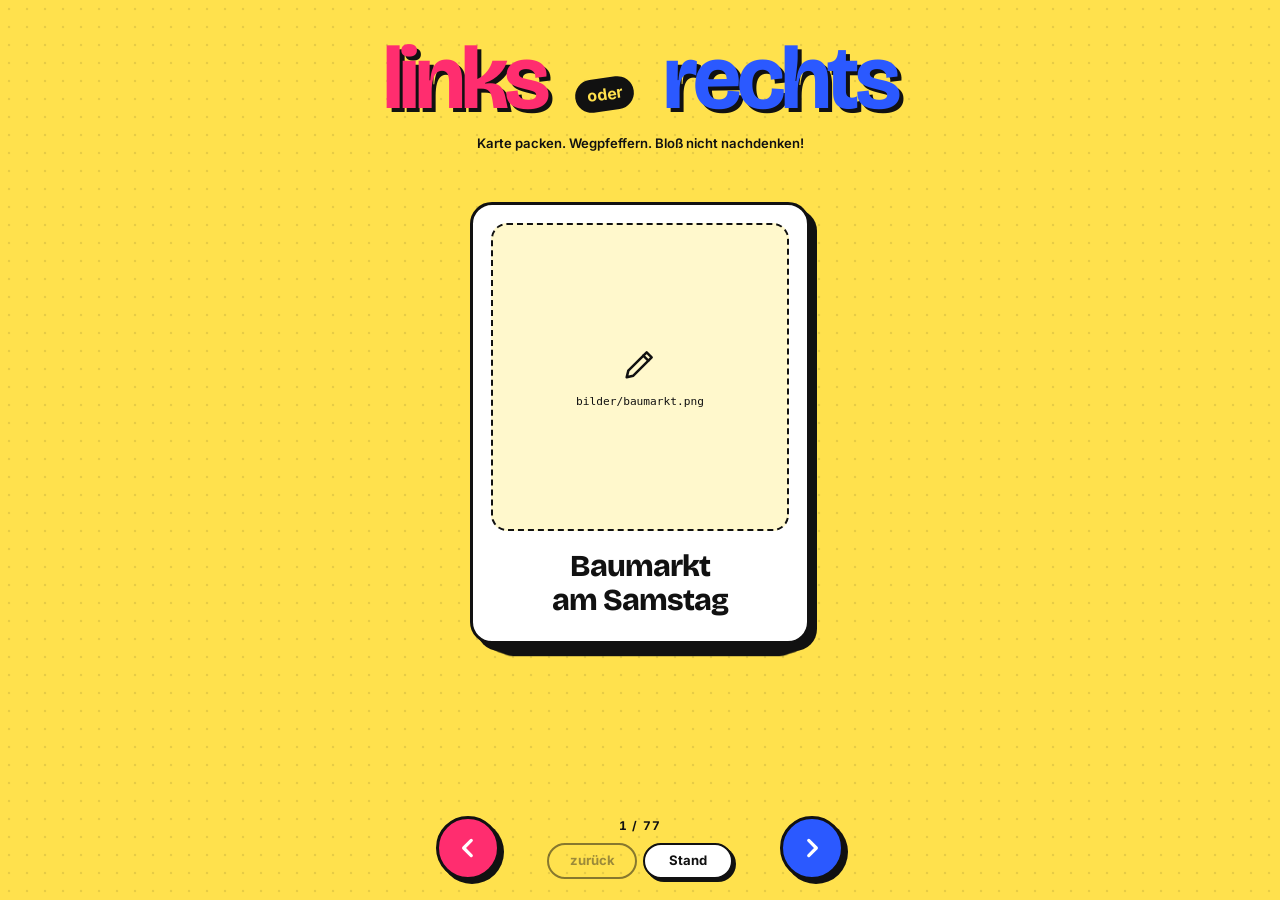
==== commit bd592da9: "Teilen-Text am Ende angepasst Co-Authored-By: Claude Opus 5.5 <noreply@anthropic.com>" ====
--- a/index.html
+++ b/index.html
@@ -61,8 +61,8 @@
 
         <section class="block teilen" id="teilen">
           <p class="kicker">Ab in den Chat</p>
-          <h3 class="block-titel">Sind deine Leute auch so unfehlbar?</h3>
-          <p class="block-text">Link rumschicken, Popcorn holen. Mal sehen, ob deine Freunde auch immer recht haben. Spoiler: Ja. Trotzdem gibt's am Ende das große Match, und es wird knallen.</p>
+          <h3 class="block-titel">Sind deine Leute auch so unfehlbar in politischen Fragen?</h3>
+          <p class="block-text">Link rumschicken, Popcorn holen. Mal sehen, ob deine Freunde auch immer recht haben. Jetzt Button klicken und teilen!</p>
           <div class="teilen-zeile">
             <button class="knopf-voll" id="teilen-knopf" type="button">Raus damit!</button>
             <span class="teilen-status" id="teilen-status" aria-live="polite"></span>
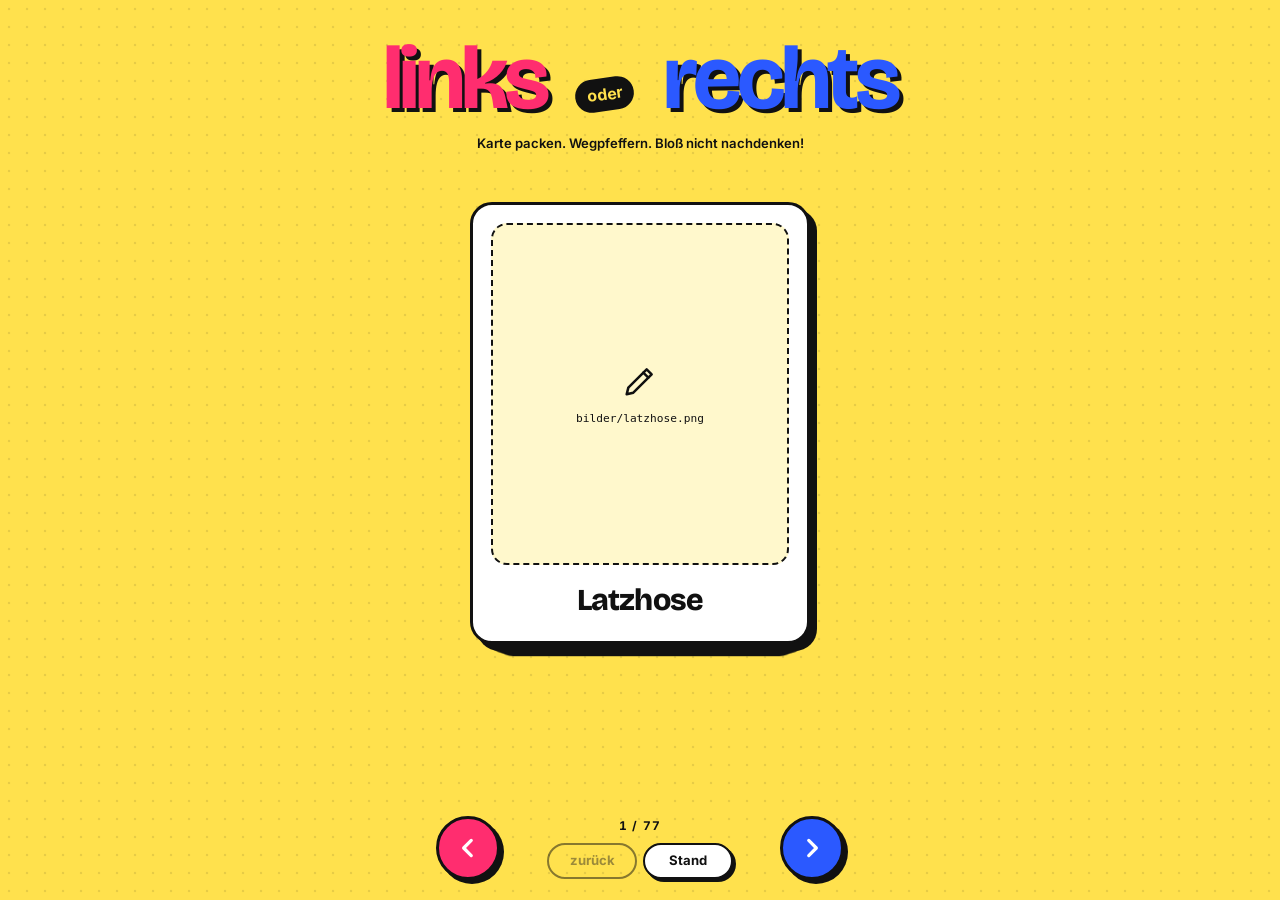
==== commit 8fcf4a4e: "Pause alle 20 Karten (weiter oder Ergebnis), neuer Teilen-Text Co-Authored-By: Claude Opus 5.5 <nore" ====
--- a/index.html
+++ b/index.html
@@ -11,7 +11,7 @@
   <link rel="preconnect" href="https://fonts.googleapis.com">
   <link rel="preconnect" href="https://fonts.gstatic.com" crossorigin>
   <link href="https://fonts.googleapis.com/css2?family=Bricolage+Grotesque:opsz,wght@12..96,300..800&family=Inter:wght@400;500;600;700&display=swap" rel="stylesheet">
-  <link rel="stylesheet" href="style.css?v=5">
+  <link rel="stylesheet" href="style.css?v=6">
 </head>
 <body>
   <header class="kopf">
@@ -28,6 +28,16 @@
 
   <main class="buehne">
     <div class="stapel" id="stapel" aria-live="polite"></div>
+
+    <section class="block pause" id="pause" hidden aria-labelledby="pause-titel">
+      <p class="kicker" id="pause-kicker"></p>
+      <h2 class="block-titel" id="pause-titel"></h2>
+      <p class="block-text" id="pause-text"></p>
+      <div class="pause-knoepfe">
+        <button class="knopf-voll" id="pause-weiter" type="button">Weiterwischen!</button>
+        <button class="knopf-rand" id="pause-ergebnis" type="button">Zum Ergebnis</button>
+      </div>
+    </section>
 
     <div class="urteil" id="urteil" aria-live="polite">
       <p class="urteil-was" id="urteil-was"></p>
@@ -104,8 +114,8 @@
     </button>
   </footer>
 
-  <script src="texte.js?v=5"></script>
-  <script src="dinge.js?v=5"></script>
-  <script src="app.js?v=5"></script>
+  <script src="texte.js?v=6"></script>
+  <script src="dinge.js?v=6"></script>
+  <script src="app.js?v=6"></script>
 </body>
 </html>
--- a/style.css
+++ b/style.css
@@ -943,3 +943,24 @@
 }
 
 .ergebnis-unterzeile { color: var(--tinte); font-weight: 600; font-size: 1.05rem; }
+
+/* ---------- Pause alle 20 Karten ---------- */
+
+.pause {
+  width: min(360px, 88vw);
+  flex: 0 0 auto;
+  background: var(--flieder);
+}
+
+.pause[hidden] { display: none; }
+
+.pause-knoepfe {
+  display: flex;
+  flex-direction: column;
+  gap: 10px;
+  margin-top: 10px;
+}
+
+.pause-knoepfe button { width: 100%; }
+
+.pause:not([hidden]) { animation: urteil-pop 0.5s cubic-bezier(0.2, 1.4, 0.4, 1); }
